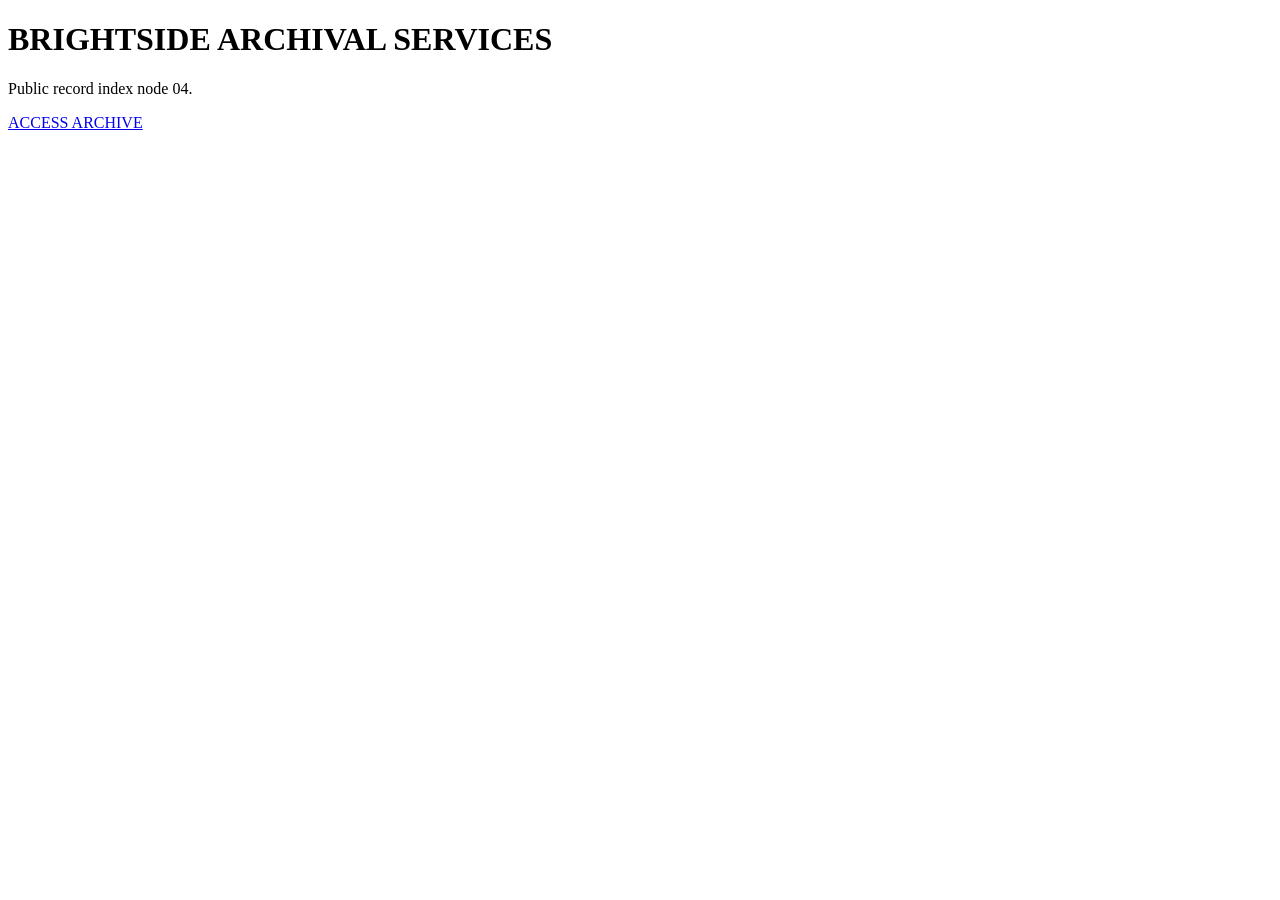
==== index.html @ d72ed975 "Initial Brightside archive site" ====
<!doctype html><html><head><meta charset="utf-8"><title>Brightside Archival Services</title></head><body><h1>BRIGHTSIDE ARCHIVAL SERVICES</h1><p>Public record index node 04.</p><p><a href="archive.html">ACCESS ARCHIVE</a></p></body></html>
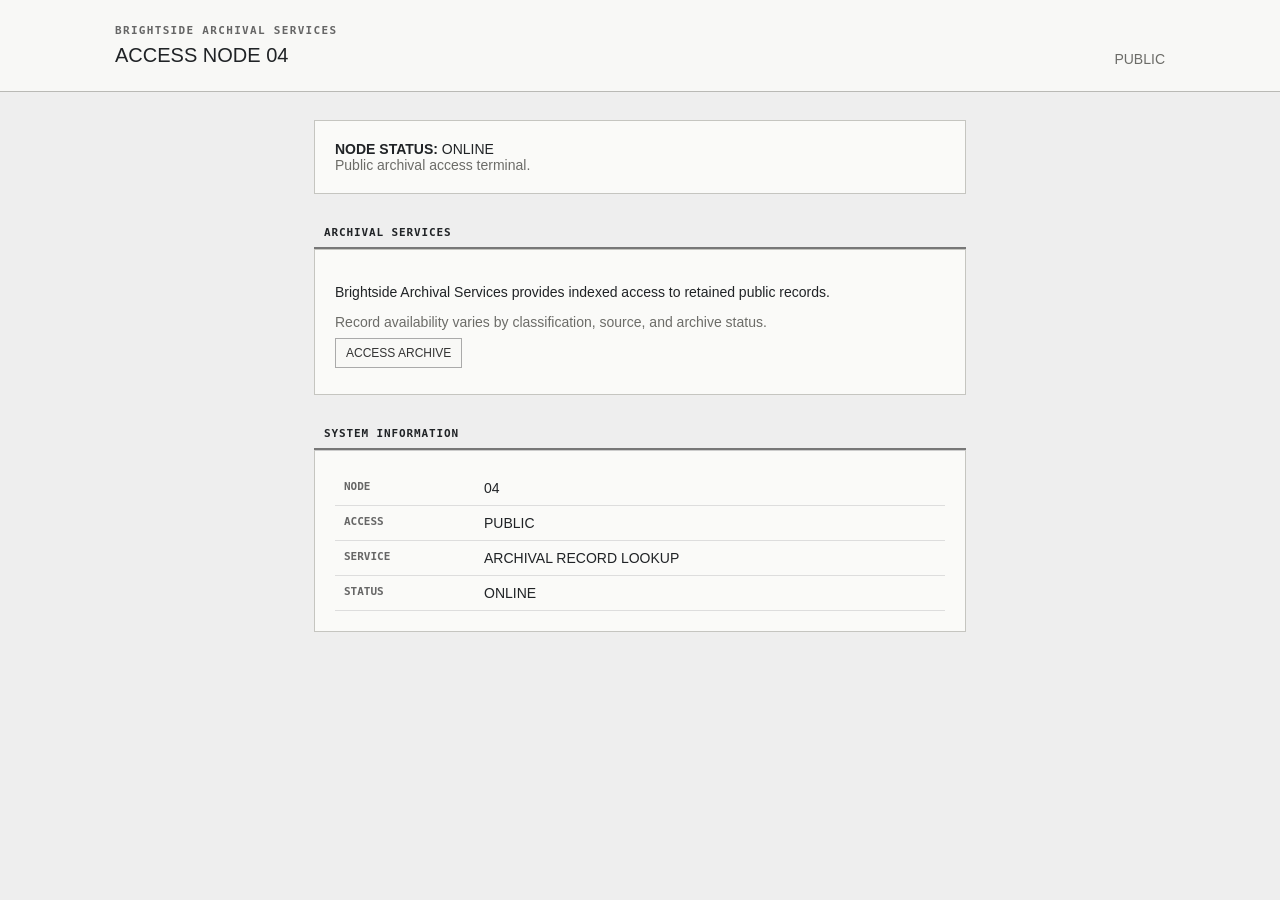
==== commit ef995717: "Redesign Brightside landing page to match archive interface" ====
--- a/index.html
+++ b/index.html
@@ -1 +1,44 @@
-<!doctype html><html><head><meta charset="utf-8"><title>Brightside Archival Services</title></head><body><h1>BRIGHTSIDE ARCHIVAL SERVICES</h1><p>Public record index node 04.</p><p><a href="archive.html">ACCESS ARCHIVE</a></p></body></html>+<!doctype html>
+<html lang="en">
+<head>
+<meta charset="utf-8">
+<meta name="viewport" content="width=device-width,initial-scale=1">
+<title>Brightside Archival Services</title>
+<link rel="stylesheet" href="css/brightside.css">
+</head>
+<body>
+<header class="masthead">
+  <div>
+    <div class="eyebrow">BRIGHTSIDE ARCHIVAL SERVICES</div>
+    <h1>ACCESS NODE 04</h1>
+  </div>
+  <span class="muted">PUBLIC</span>
+</header>
+
+<main class="page narrow">
+  <section class="notice">
+    <strong>NODE STATUS:</strong> ONLINE<br>
+    <span>Public archival access terminal.</span>
+  </section>
+
+  <section>
+    <div class="section-head"><span>ARCHIVAL SERVICES</span></div>
+    <div class="paper">
+      <p>Brightside Archival Services provides indexed access to retained public records.</p>
+      <p class="muted">Record availability varies by classification, source, and archive status.</p>
+      <p><a class="button" href="archive.html">ACCESS ARCHIVE</a></p>
+    </div>
+  </section>
+
+  <section>
+    <div class="section-head"><span>SYSTEM INFORMATION</span></div>
+    <div class="paper record-meta">
+      <div>NODE</div><div>04</div>
+      <div>ACCESS</div><div>PUBLIC</div>
+      <div>SERVICE</div><div>ARCHIVAL RECORD LOOKUP</div>
+      <div>STATUS</div><div>ONLINE</div>
+    </div>
+  </section>
+</main>
+</body>
+</html>
--- a/css/brightside.css
+++ b/css/brightside.css
@@ -0,0 +1 @@
+*{box-sizing:border-box}body{margin:0;background:#eee;color:#202326;font-family:Arial,Helvetica,sans-serif;font-size:14px}.masthead{background:#f8f8f6;border-bottom:1px solid #b9b9b5;padding:24px max(24px,calc((100% - 1050px)/2));display:flex;justify-content:space-between;align-items:end}.masthead a,a{color:#234b68;text-decoration:none}.masthead a:hover,a:hover{text-decoration:underline}.eyebrow{font:700 11px/1.2 monospace;letter-spacing:.12em;color:#666}.masthead h1{font-size:20px;font-weight:500;margin:7px 0 0}.page{max-width:1050px;margin:28px auto;padding:0 24px}.narrow{max-width:700px}.notice,.paper{background:#fafaf8;border:1px solid #c5c5c0;padding:20px;margin-bottom:24px}.notice span,.muted{color:#6c6c68}.controls{background:#e4e4e0;border:1px solid #c5c5c0;padding:14px;margin-bottom:24px}.controls input{width:100%;padding:11px;border:1px solid #aaa;background:white;font:14px Arial}.filters{display:flex;gap:7px;flex-wrap:wrap;margin-top:10px}.filters button,.button{border:1px solid #aaa;background:#f8f8f6;padding:7px 10px;color:#333;cursor:pointer;text-decoration:none;font-size:12px}.filters button.active,.filters button:hover,.button:hover{background:#ddd}.section-head{display:flex;justify-content:space-between;border-bottom:2px solid #777;padding:8px 10px;font:700 11px monospace;letter-spacing:.08em}.result{display:block;background:#fafaf8;border:1px solid #ccc;border-top:0;padding:15px;color:inherit}.result:hover{background:#f4f4f1;text-decoration:none}.result h3{margin:0 0 7px;font-size:15px;font-weight:600}.meta{font:11px monospace;color:#666;margin-bottom:8px}.summary{margin:0;line-height:1.5}.status{float:right;border:1px solid #aaa;padding:2px 5px;font:10px monospace}.record-meta{display:grid;grid-template-columns:140px 1fr;border-top:1px solid #ccc}.record-meta div{padding:9px;border-bottom:1px solid #ddd}.record-meta div:nth-child(odd){font:700 11px monospace;color:#666}.record-body{margin-top:24px;white-space:pre-wrap;line-height:1.6}.error{border-left:4px solid #777}@media(max-width:650px){.masthead{align-items:start;gap:15px}.record-meta{grid-template-columns:1fr}.record-meta div:nth-child(odd){border-bottom:0;padding-bottom:2px}.record-meta div:nth-child(even){padding-top:2px}}
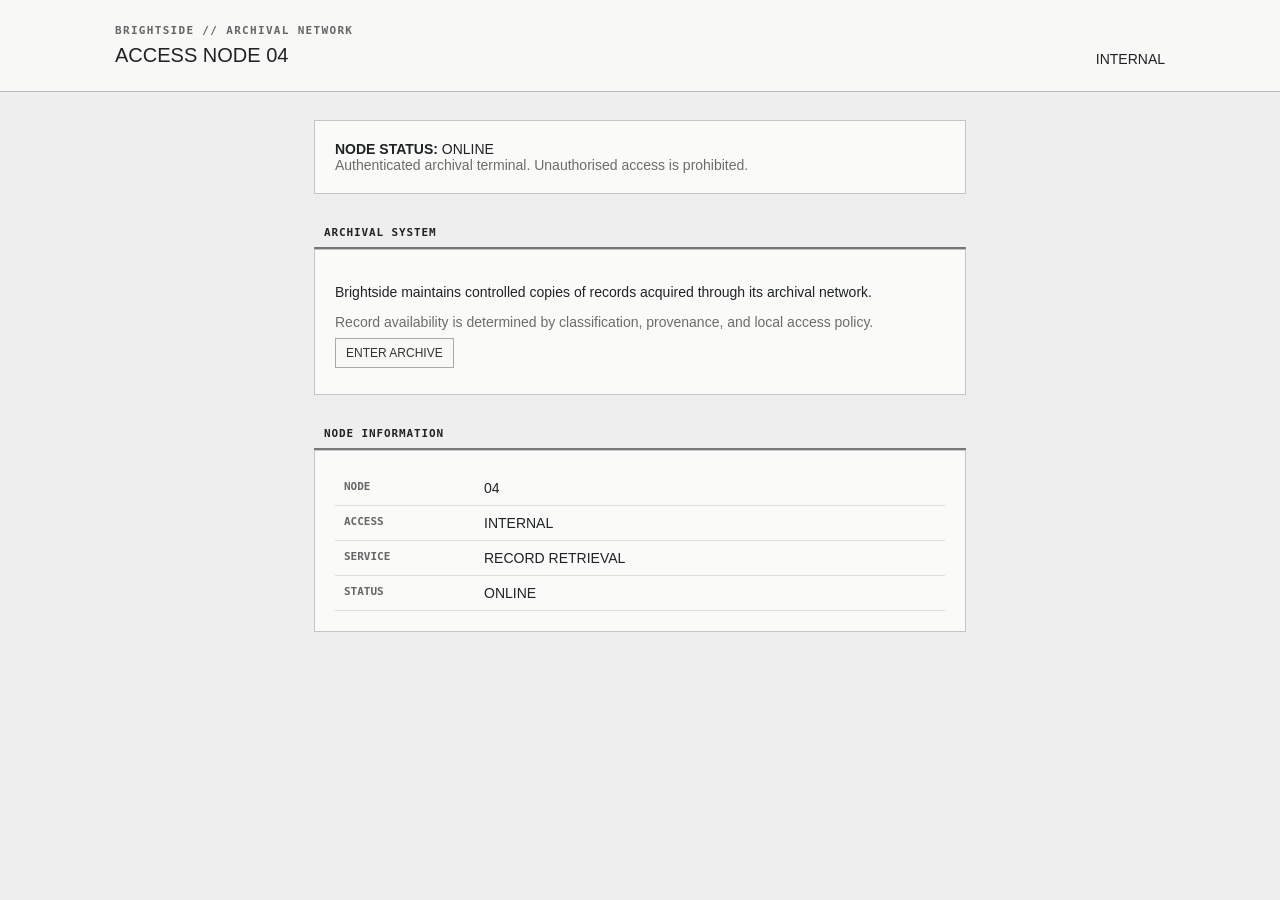
==== commit c2599cdc: "Reframe Brightside as internal archival network" ====
--- a/index.html
+++ b/index.html
@@ -3,39 +3,33 @@
 <head>
 <meta charset="utf-8">
 <meta name="viewport" content="width=device-width,initial-scale=1">
-<title>Brightside Archival Services</title>
+<title>Brightside Archive Node</title>
 <link rel="stylesheet" href="css/brightside.css">
 </head>
 <body>
 <header class="masthead">
-  <div>
-    <div class="eyebrow">BRIGHTSIDE ARCHIVAL SERVICES</div>
-    <h1>ACCESS NODE 04</h1>
-  </div>
-  <span class="muted">PUBLIC</span>
+  <div><div class="eyebrow">BRIGHTSIDE // ARCHIVAL NETWORK</div><h1>ACCESS NODE 04</h1></div>
+  <span class="classification">INTERNAL</span>
 </header>
-
 <main class="page narrow">
   <section class="notice">
     <strong>NODE STATUS:</strong> ONLINE<br>
-    <span>Public archival access terminal.</span>
+    <span>Authenticated archival terminal. Unauthorised access is prohibited.</span>
   </section>
-
   <section>
-    <div class="section-head"><span>ARCHIVAL SERVICES</span></div>
+    <div class="section-head"><span>ARCHIVAL SYSTEM</span></div>
     <div class="paper">
-      <p>Brightside Archival Services provides indexed access to retained public records.</p>
-      <p class="muted">Record availability varies by classification, source, and archive status.</p>
-      <p><a class="button" href="archive.html">ACCESS ARCHIVE</a></p>
+      <p>Brightside maintains controlled copies of records acquired through its archival network.</p>
+      <p class="muted">Record availability is determined by classification, provenance, and local access policy.</p>
+      <p><a class="button" href="archive.html">ENTER ARCHIVE</a></p>
     </div>
   </section>
-
   <section>
-    <div class="section-head"><span>SYSTEM INFORMATION</span></div>
+    <div class="section-head"><span>NODE INFORMATION</span></div>
     <div class="paper record-meta">
       <div>NODE</div><div>04</div>
-      <div>ACCESS</div><div>PUBLIC</div>
-      <div>SERVICE</div><div>ARCHIVAL RECORD LOOKUP</div>
+      <div>ACCESS</div><div>INTERNAL</div>
+      <div>SERVICE</div><div>RECORD RETRIEVAL</div>
       <div>STATUS</div><div>ONLINE</div>
     </div>
   </section>
--- a/css/brightside.css
+++ b/css/brightside.css
@@ -1 +1 @@
-*{box-sizing:border-box}body{margin:0;background:#eee;color:#202326;font-family:Arial,Helvetica,sans-serif;font-size:14px}.masthead{background:#f8f8f6;border-bottom:1px solid #b9b9b5;padding:24px max(24px,calc((100% - 1050px)/2));display:flex;justify-content:space-between;align-items:end}.masthead a,a{color:#234b68;text-decoration:none}.masthead a:hover,a:hover{text-decoration:underline}.eyebrow{font:700 11px/1.2 monospace;letter-spacing:.12em;color:#666}.masthead h1{font-size:20px;font-weight:500;margin:7px 0 0}.page{max-width:1050px;margin:28px auto;padding:0 24px}.narrow{max-width:700px}.notice,.paper{background:#fafaf8;border:1px solid #c5c5c0;padding:20px;margin-bottom:24px}.notice span,.muted{color:#6c6c68}.controls{background:#e4e4e0;border:1px solid #c5c5c0;padding:14px;margin-bottom:24px}.controls input{width:100%;padding:11px;border:1px solid #aaa;background:white;font:14px Arial}.filters{display:flex;gap:7px;flex-wrap:wrap;margin-top:10px}.filters button,.button{border:1px solid #aaa;background:#f8f8f6;padding:7px 10px;color:#333;cursor:pointer;text-decoration:none;font-size:12px}.filters button.active,.filters button:hover,.button:hover{background:#ddd}.section-head{display:flex;justify-content:space-between;border-bottom:2px solid #777;padding:8px 10px;font:700 11px monospace;letter-spacing:.08em}.result{display:block;background:#fafaf8;border:1px solid #ccc;border-top:0;padding:15px;color:inherit}.result:hover{background:#f4f4f1;text-decoration:none}.result h3{margin:0 0 7px;font-size:15px;font-weight:600}.meta{font:11px monospace;color:#666;margin-bottom:8px}.summary{margin:0;line-height:1.5}.status{float:right;border:1px solid #aaa;padding:2px 5px;font:10px monospace}.record-meta{display:grid;grid-template-columns:140px 1fr;border-top:1px solid #ccc}.record-meta div{padding:9px;border-bottom:1px solid #ddd}.record-meta div:nth-child(odd){font:700 11px monospace;color:#666}.record-body{margin-top:24px;white-space:pre-wrap;line-height:1.6}.error{border-left:4px solid #777}@media(max-width:650px){.masthead{align-items:start;gap:15px}.record-meta{grid-template-columns:1fr}.record-meta div:nth-child(odd){border-bottom:0;padding-bottom:2px}.record-meta div:nth-child(even){padding-top:2px}}+*{box-sizing:border-box}body{margin:0;background:#eee;color:#202326;font-family:Arial,Helvetica,sans-serif;font-size:14px}.masthead{background:#f8f8f6;border-bottom:1px solid #b9b9b5;padding:24px max(24px,calc((100% - 1050px)/2));display:flex;justify-content:space-between;align-items:end}.masthead a,a{color:#234b68;text-decoration:none}.masthead a:hover,a:hover{text-decoration:underline}.eyebrow{font:700 11px/1.2 monospace;letter-spacing:.12em;color:#666}.masthead h1{font-size:20px;font-weight:500;margin:7px 0 0}.page{max-width:1050px;margin:28px auto;padding:0 24px}.narrow{max-width:700px}.notice,.paper{background:#fafaf8;border:1px solid #c5c5c0;padding:20px;margin-bottom:24px}.notice span,.muted{color:#6c6c68}.controls{background:#e4e4e0;border:1px solid #c5c5c0;padding:14px;margin-bottom:24px}.controls input{width:100%;padding:11px;border:1px solid #aaa;background:white;font:14px Arial}.filters{display:flex;gap:7px;flex-wrap:wrap;margin-top:10px}.filters button,.button{border:1px solid #aaa;background:#f8f8f6;padding:7px 10px;color:#333;cursor:pointer;text-decoration:none;font-size:12px}.filters button.active,.filters button:hover,.button:hover{background:#ddd}.section-head{display:flex;justify-content:space-between;border-bottom:2px solid #777;padding:8px 10px;font:700 11px monospace;letter-spacing:.08em}.result{display:block;background:#fafaf8;border:1px solid #ccc;border-top:0;padding:15px;color:inherit}.result:hover{background:#f4f4f1;text-decoration:none}.result h3{margin:0 0 7px;font-size:15px;font-weight:600}.meta{font:11px monospace;color:#666;margin-bottom:8px}.summary{margin:0;line-height:1.5}.status{float:right;border:1px solid #aaa;padding:2px 5px;font:10px monospace}.record-meta{display:grid;grid-template-columns:140px 1fr;border-top:1px solid #ccc}.record-meta div{padding:9px;border-bottom:1px solid #ddd}.record-meta div:nth-child(odd){font:700 11px monospace;color:#666}.record-body{margin-top:24px;white-space:pre-wrap;line-height:1.6}.error{border-left:4px solid #777}@media(max-width:650px){.masthead{align-items:start;gap:15px}.record-meta{grid-template-columns:1fr}.record-meta div:nth-child(odd){border-bottom:0;padding-bottom:2px}.record-meta div:nth-child(even){padding-top:2px}}.related{margin-top:28px;border-top:1px solid #ccc;padding-top:14px}.related h2{font:700 11px monospace;letter-spacing:.08em;margin:0 0 8px}.related ul{list-style:none;padding:0;margin:0}.related li{border-top:1px solid #ddd}.related-link{display:block;padding:10px 8px;color:inherit}.related-link:hover{background:#f4f4f1;text-decoration:none}.related-link strong{display:block;font-size:13px;font-weight:600;color:#234b68}.related-meta{display:block;margin-top:4px;font:10px monospace;color:#777}.collection-count{margin-top:9px;font:10px monospace;color:#777;text-transform:uppercase}.collection-result h3{padding-right:90px}.related-topline{display:flex;justify-content:space-between;gap:12px;align-items:start}.related-status{border:1px solid #aaa;padding:2px 5px;font:10px monospace;color:#555;white-space:nowrap}.record-images{margin-top:28px}.archive-image{margin:0 0 24px;border:1px solid #c5c5c0;background:#f4f4f1}.archive-image img{display:block;max-width:100%;height:auto;margin:auto}.archive-image figcaption{padding:10px 12px;border-top:1px solid #ccc;font:700 11px monospace;color:#555}.archive-image figcaption small{display:block;margin-top:5px;font:12px Arial;color:#666}.metadata-button{display:block;margin-top:10px;border:1px solid #aaa;background:#fafaf8;padding:6px 9px;font:10px monospace;cursor:pointer}.metadata-button:hover{background:#ddd}.image-metadata{margin-top:10px;border-top:1px solid #ccc}.image-meta-row{display:grid;grid-template-columns:180px 1fr;border-bottom:1px solid #ddd;padding:6px 0;font:10px monospace}.image-meta-row span{color:#666}.image-meta-row strong{font-weight:400;word-break:break-word}@media(max-width:650px){.image-meta-row{grid-template-columns:1fr}.image-meta-row strong{margin-top:3px}}
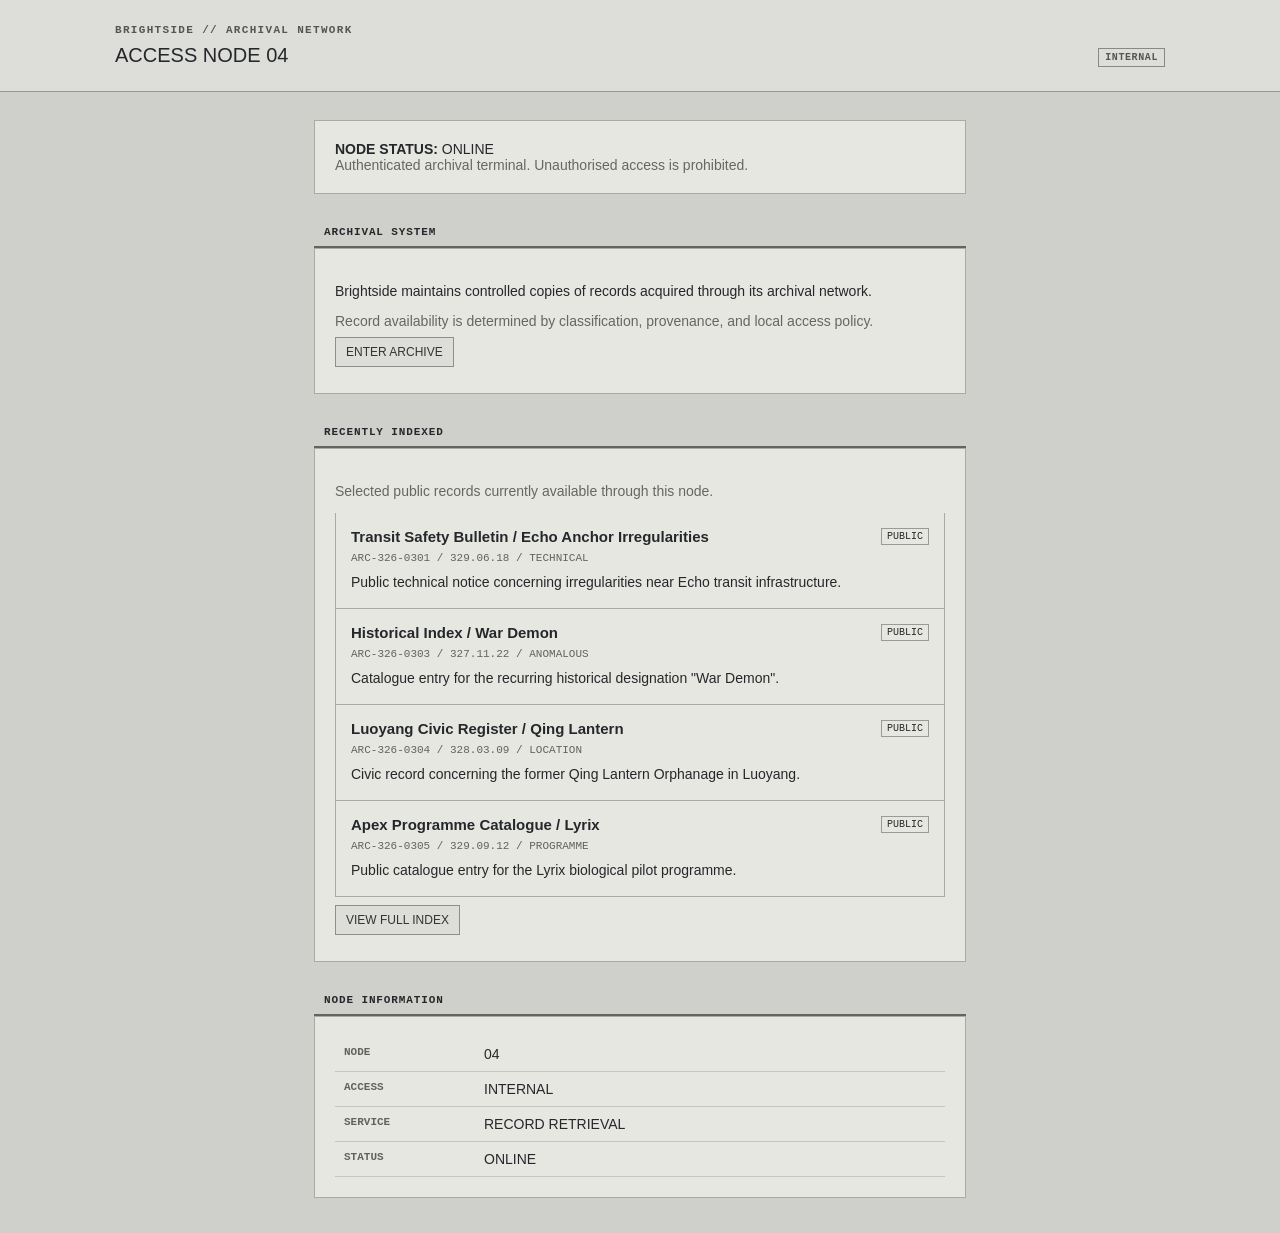
==== commit e823a287: "Add public records to node front page" ====
--- a/index.html
+++ b/index.html
@@ -25,6 +25,19 @@
     </div>
   </section>
   <section>
+    <div class="section-head"><span>RECENTLY INDEXED</span></div>
+    <div class="paper">
+      <p class="muted">Selected public records currently available through this node.</p>
+      <div class="results">
+        <a class="result" href="record.html?id=ARC-326-0301"><span class="status">PUBLIC</span><h3>Transit Safety Bulletin / Echo Anchor Irregularities</h3><div class="meta">ARC-326-0301 / 329.06.18 / TECHNICAL</div><p class="summary">Public technical notice concerning irregularities near Echo transit infrastructure.</p></a>
+        <a class="result" href="record.html?id=ARC-326-0303"><span class="status">PUBLIC</span><h3>Historical Index / War Demon</h3><div class="meta">ARC-326-0303 / 327.11.22 / ANOMALOUS</div><p class="summary">Catalogue entry for the recurring historical designation "War Demon".</p></a>
+        <a class="result" href="record.html?id=ARC-326-0304"><span class="status">PUBLIC</span><h3>Luoyang Civic Register / Qing Lantern</h3><div class="meta">ARC-326-0304 / 328.03.09 / LOCATION</div><p class="summary">Civic record concerning the former Qing Lantern Orphanage in Luoyang.</p></a>
+        <a class="result" href="record.html?id=ARC-326-0305"><span class="status">PUBLIC</span><h3>Apex Programme Catalogue / Lyrix</h3><div class="meta">ARC-326-0305 / 329.09.12 / PROGRAMME</div><p class="summary">Public catalogue entry for the Lyrix biological pilot programme.</p></a>
+      </div>
+      <p><a class="button" href="archive.html">VIEW FULL INDEX</a></p>
+    </div>
+  </section>
+  <section>
     <div class="section-head"><span>NODE INFORMATION</span></div>
     <div class="paper record-meta">
       <div>NODE</div><div>04</div>
--- a/css/brightside.css
+++ b/css/brightside.css
@@ -1 +1 @@
-*{box-sizing:border-box}body{margin:0;background:#eee;color:#202326;font-family:Arial,Helvetica,sans-serif;font-size:14px}.masthead{background:#f8f8f6;border-bottom:1px solid #b9b9b5;padding:24px max(24px,calc((100% - 1050px)/2));display:flex;justify-content:space-between;align-items:end}.masthead a,a{color:#234b68;text-decoration:none}.masthead a:hover,a:hover{text-decoration:underline}.eyebrow{font:700 11px/1.2 monospace;letter-spacing:.12em;color:#666}.masthead h1{font-size:20px;font-weight:500;margin:7px 0 0}.page{max-width:1050px;margin:28px auto;padding:0 24px}.narrow{max-width:700px}.notice,.paper{background:#fafaf8;border:1px solid #c5c5c0;padding:20px;margin-bottom:24px}.notice span,.muted{color:#6c6c68}.controls{background:#e4e4e0;border:1px solid #c5c5c0;padding:14px;margin-bottom:24px}.controls input{width:100%;padding:11px;border:1px solid #aaa;background:white;font:14px Arial}.filters{display:flex;gap:7px;flex-wrap:wrap;margin-top:10px}.filters button,.button{border:1px solid #aaa;background:#f8f8f6;padding:7px 10px;color:#333;cursor:pointer;text-decoration:none;font-size:12px}.filters button.active,.filters button:hover,.button:hover{background:#ddd}.section-head{display:flex;justify-content:space-between;border-bottom:2px solid #777;padding:8px 10px;font:700 11px monospace;letter-spacing:.08em}.result{display:block;background:#fafaf8;border:1px solid #ccc;border-top:0;padding:15px;color:inherit}.result:hover{background:#f4f4f1;text-decoration:none}.result h3{margin:0 0 7px;font-size:15px;font-weight:600}.meta{font:11px monospace;color:#666;margin-bottom:8px}.summary{margin:0;line-height:1.5}.status{float:right;border:1px solid #aaa;padding:2px 5px;font:10px monospace}.record-meta{display:grid;grid-template-columns:140px 1fr;border-top:1px solid #ccc}.record-meta div{padding:9px;border-bottom:1px solid #ddd}.record-meta div:nth-child(odd){font:700 11px monospace;color:#666}.record-body{margin-top:24px;white-space:pre-wrap;line-height:1.6}.error{border-left:4px solid #777}@media(max-width:650px){.masthead{align-items:start;gap:15px}.record-meta{grid-template-columns:1fr}.record-meta div:nth-child(odd){border-bottom:0;padding-bottom:2px}.record-meta div:nth-child(even){padding-top:2px}}.related{margin-top:28px;border-top:1px solid #ccc;padding-top:14px}.related h2{font:700 11px monospace;letter-spacing:.08em;margin:0 0 8px}.related ul{list-style:none;padding:0;margin:0}.related li{border-top:1px solid #ddd}.related-link{display:block;padding:10px 8px;color:inherit}.related-link:hover{background:#f4f4f1;text-decoration:none}.related-link strong{display:block;font-size:13px;font-weight:600;color:#234b68}.related-meta{display:block;margin-top:4px;font:10px monospace;color:#777}.collection-count{margin-top:9px;font:10px monospace;color:#777;text-transform:uppercase}.collection-result h3{padding-right:90px}.related-topline{display:flex;justify-content:space-between;gap:12px;align-items:start}.related-status{border:1px solid #aaa;padding:2px 5px;font:10px monospace;color:#555;white-space:nowrap}.record-images{margin-top:28px}.archive-image{margin:0 0 24px;border:1px solid #c5c5c0;background:#f4f4f1}.archive-image img{display:block;max-width:100%;height:auto;margin:auto}.archive-image figcaption{padding:10px 12px;border-top:1px solid #ccc;font:700 11px monospace;color:#555}.archive-image figcaption small{display:block;margin-top:5px;font:12px Arial;color:#666}.metadata-button{display:block;margin-top:10px;border:1px solid #aaa;background:#fafaf8;padding:6px 9px;font:10px monospace;cursor:pointer}.metadata-button:hover{background:#ddd}.image-metadata{margin-top:10px;border-top:1px solid #ccc}.image-meta-row{display:grid;grid-template-columns:180px 1fr;border-bottom:1px solid #ddd;padding:6px 0;font:10px monospace}.image-meta-row span{color:#666}.image-meta-row strong{font-weight:400;word-break:break-word}@media(max-width:650px){.image-meta-row{grid-template-columns:1fr}.image-meta-row strong{margin-top:3px}}+*{box-sizing:border-box}body{margin:0;background:#cfcfcb;color:#25282a;font-family:Arial,Helvetica,sans-serif;font-size:14px}.masthead{background:#ddddda;border-bottom:1px solid #999994;padding:24px max(24px,calc((100% - 1050px)/2));display:flex;justify-content:space-between;align-items:end}.masthead a,a{color:#234b68;text-decoration:none}.masthead a:hover,a:hover{text-decoration:underline}.eyebrow{font:700 11px/1.2 monospace;letter-spacing:.12em;color:#555}.classification{border:1px solid #888;padding:3px 6px;font:700 10px monospace;letter-spacing:.06em;color:#555}.masthead h1{font-size:20px;font-weight:500;margin:7px 0 0}.page{max-width:1050px;margin:28px auto;padding:0 24px}.narrow{max-width:700px}.notice,.paper{background:#e7e7e2;border:1px solid #aaa9a4;padding:20px;margin-bottom:24px}.notice span,.muted{color:#666662}.hint{font-size:12px;color:#60605c;margin:8px 0 0}.controls{background:#c5c5c1;border:1px solid #a6a6a1;padding:14px;margin-bottom:24px}.controls input,.controls select{width:100%;padding:11px;border:1px solid #8f8f8a;background:#ecece8;font:14px Arial}.filters{display:flex;gap:7px;flex-wrap:wrap;margin-top:10px}.filters button,.button{border:1px solid #8f8f8a;background:#ddddda;padding:7px 10px;color:#333;cursor:pointer;text-decoration:none;font-size:12px}.filters button.active,.filters button:hover,.button:hover{background:#c9c9c5}.section-head{display:flex;justify-content:space-between;border-bottom:2px solid #656560;padding:8px 10px;font:700 11px monospace;letter-spacing:.08em}.result{display:block;background:#e7e7e2;border:1px solid #aaa9a4;border-top:0;padding:15px;color:inherit}.result:hover{background:#dcdcd8;text-decoration:none}.result h3{margin:0 0 7px;font-size:15px;font-weight:600}.meta{font:11px monospace;color:#62625e;margin-bottom:8px}.summary{margin:0;line-height:1.5}.status{float:right;border:1px solid #999;padding:2px 5px;font:10px monospace}.record-meta{display:grid;grid-template-columns:140px 1fr;border-top:1px solid #aaa}.record-meta div{padding:9px;border-bottom:1px solid #c5c5c1}.record-meta div:nth-child(odd){font:700 11px monospace;color:#62625e}.record-body{margin-top:24px;white-space:pre-wrap;line-height:1.6}.error{border-left:4px solid #70706c}.filter-controls{margin:12px 0 20px}.filter-row{display:grid;grid-template-columns:100px 1fr;gap:10px;align-items:center;margin-top:10px}.filter-row label{font:700 10px monospace;color:#5f5f5b}.lookup-row{display:flex;gap:8px}.lookup-row input{flex:1}.lookup-row button{border:1px solid #8f8f8a;background:#ddddda;padding:7px 14px;color:#333;cursor:pointer}.lookup-row button:hover{background:#c9c9c5}.persistent-tools{margin-bottom:18px}.compact-result{margin-top:8px;border:1px solid #aaa9a4}.compact-result strong{font-size:13px}.lookup-error{margin-top:8px;font:10px monospace;color:#777}.related{margin-top:28px;border-top:1px solid #aaa;padding-top:14px}.related h2{font:700 11px monospace;letter-spacing:.08em;margin:0 0 8px}.related ul{list-style:none;padding:0;margin:0}.related li{border-top:1px solid #c5c5c1}.related-link{display:block;padding:10px 8px;color:inherit}.related-link:hover{background:#dcdcd8;text-decoration:none}.related-link strong{display:block;font-size:13px;font-weight:600;color:#234b68}.related-meta{display:block;margin-top:4px;font:10px monospace;color:#6a6a66}.collection-count{margin-top:9px;font:10px monospace;color:#666;text-transform:uppercase}.collection-result h3{padding-right:90px}.related-topline{display:flex;justify-content:space-between;gap:12px;align-items:start}.related-status{border:1px solid #999;padding:2px 5px;font:10px monospace;color:#555;white-space:nowrap}.record-images{margin-top:28px}.archive-image{margin:0 0 24px;border:1px solid #aaa9a4;background:#ddddda}.archive-image img{display:block;max-width:100%;height:auto;margin:auto}.archive-image figcaption{padding:10px 12px;border-top:1px solid #aaa;font:700 11px monospace;color:#555}.archive-image figcaption small{display:block;margin-top:5px;font:12px Arial;color:#666}.metadata-button{display:block;margin-top:10px;border:1px solid #8f8f8a;background:#ddddda;padding:6px 9px;font:10px monospace;cursor:pointer}.metadata-button:hover{background:#c9c9c5}.image-metadata{margin-top:10px;border-top:1px solid #aaa}.image-meta-row{display:grid;grid-template-columns:180px 1fr;border-bottom:1px solid #c5c5c1;padding:6px 0;font:10px monospace}.image-meta-row span{color:#666}.image-meta-row strong{font-weight:400;word-break:break-word}.previous-record{margin:-4px 0 18px;border-bottom:1px solid #aaa;padding-bottom:12px}.previous-record a{display:block;color:inherit;text-decoration:none}.previous-record a:hover{background:#dcdcd8;text-decoration:none}.previous-record span{display:block;font:700 10px monospace;letter-spacing:.06em;color:#666;margin-bottom:3px}.previous-record strong{display:block;font-size:12px;font-weight:600;color:#234b68}.previous-record small{display:block;margin-top:3px;font:10px monospace;color:#777}.notepad{position:fixed;right:18px;bottom:18px;width:290px;background:#dddcd7;border:1px solid #888;padding:0;box-shadow:0 4px 16px rgba(0,0,0,.16);z-index:20}.notepad-head{display:flex;justify-content:space-between;align-items:center;padding:9px 10px;border-bottom:1px solid #aaa;font:11px monospace;letter-spacing:.05em}.notepad-head button,.notepad-foot button{border:0;background:none;font:10px monospace;color:#555;cursor:pointer}.notepad textarea{display:block;width:100%;height:180px;resize:vertical;border:0;border-bottom:1px solid #aaa;background:#e9e8e3;padding:10px;font:13px/1.5 Arial;color:#25282a;outline:none}.notepad-foot{display:flex;justify-content:space-between;padding:7px 10px;font:9px monospace;color:#777}.notepad-foot button:hover,.notepad-head button:hover{text-decoration:underline}@media(max-width:650px){.masthead{align-items:start;gap:15px}.record-meta{grid-template-columns:1fr}.record-meta div:nth-child(odd){border-bottom:0;padding-bottom:2px}.record-meta div:nth-child(even){padding-top:2px}.filter-row{grid-template-columns:1fr}.lookup-row{flex-direction:column}.notepad{right:10px;bottom:10px;width:calc(100% - 20px)}}@media(min-width:651px){.image-meta-row{grid-template-columns:180px 1fr}}
